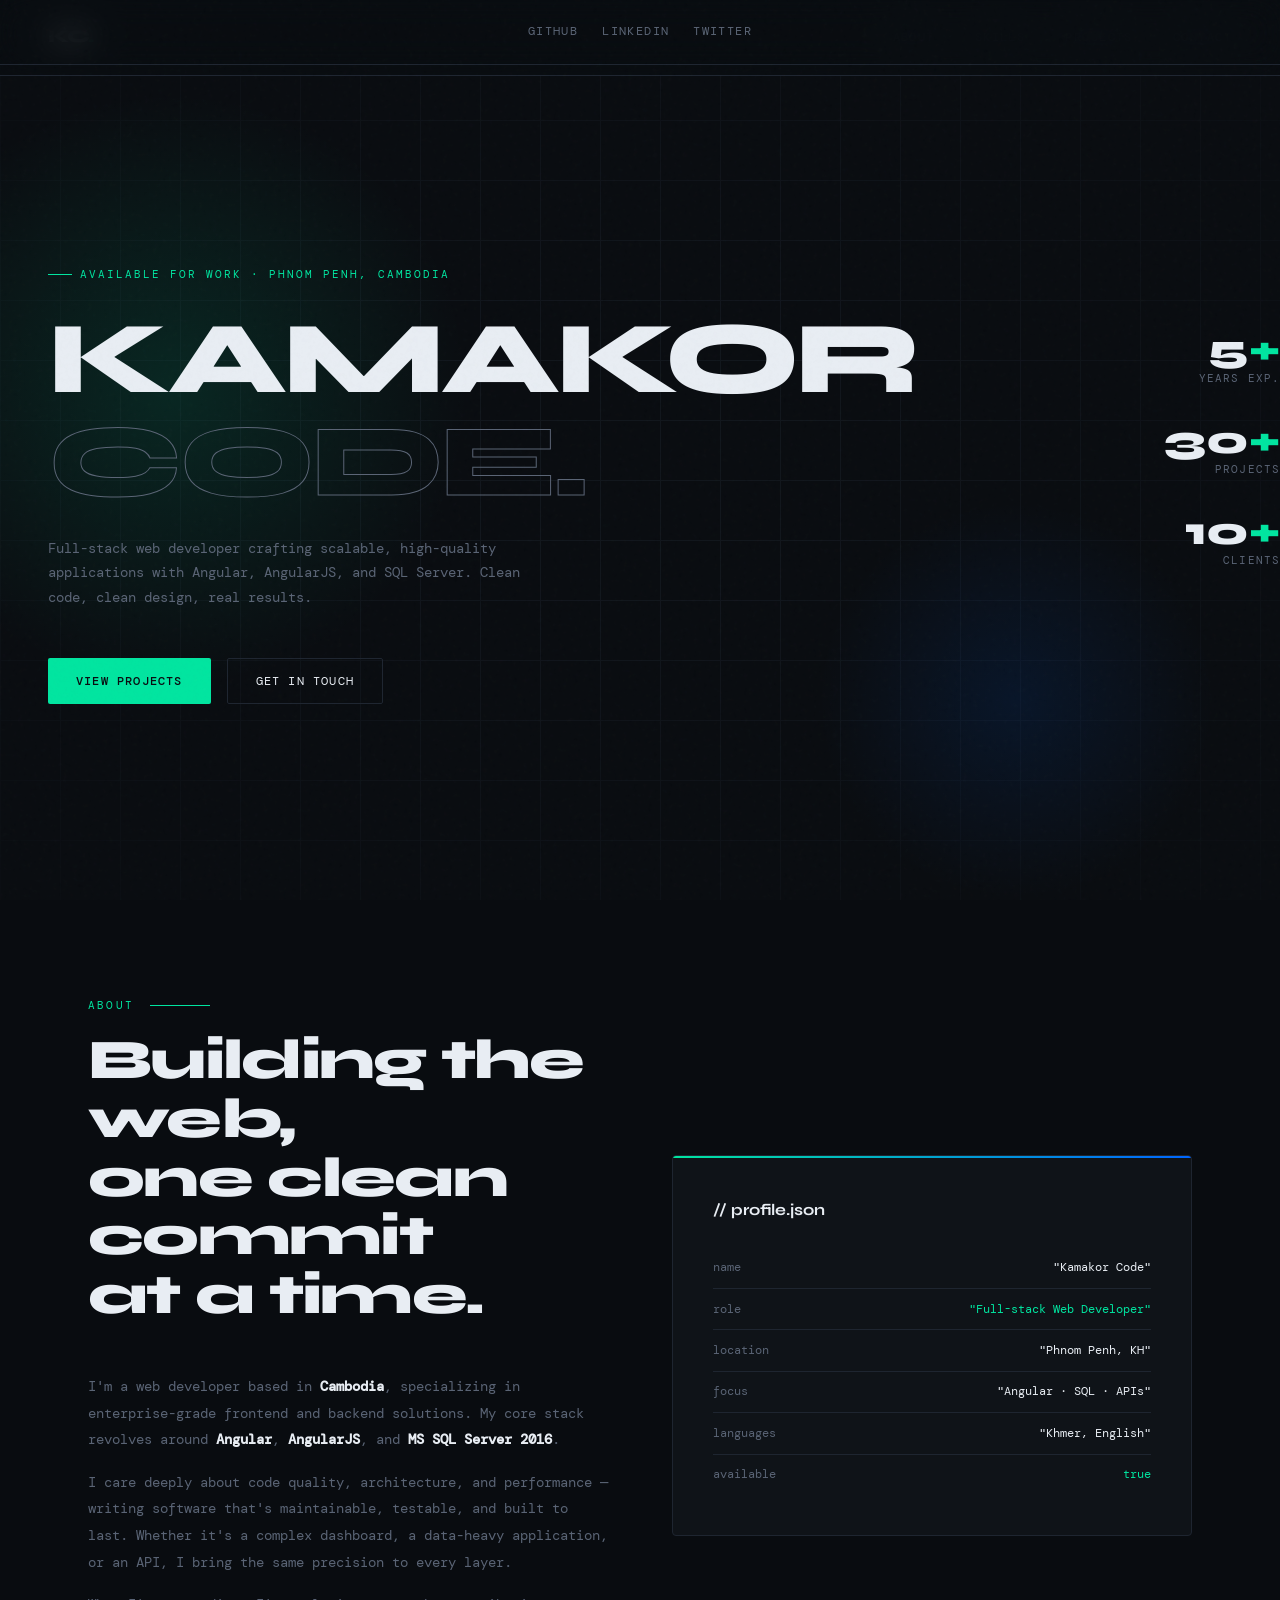
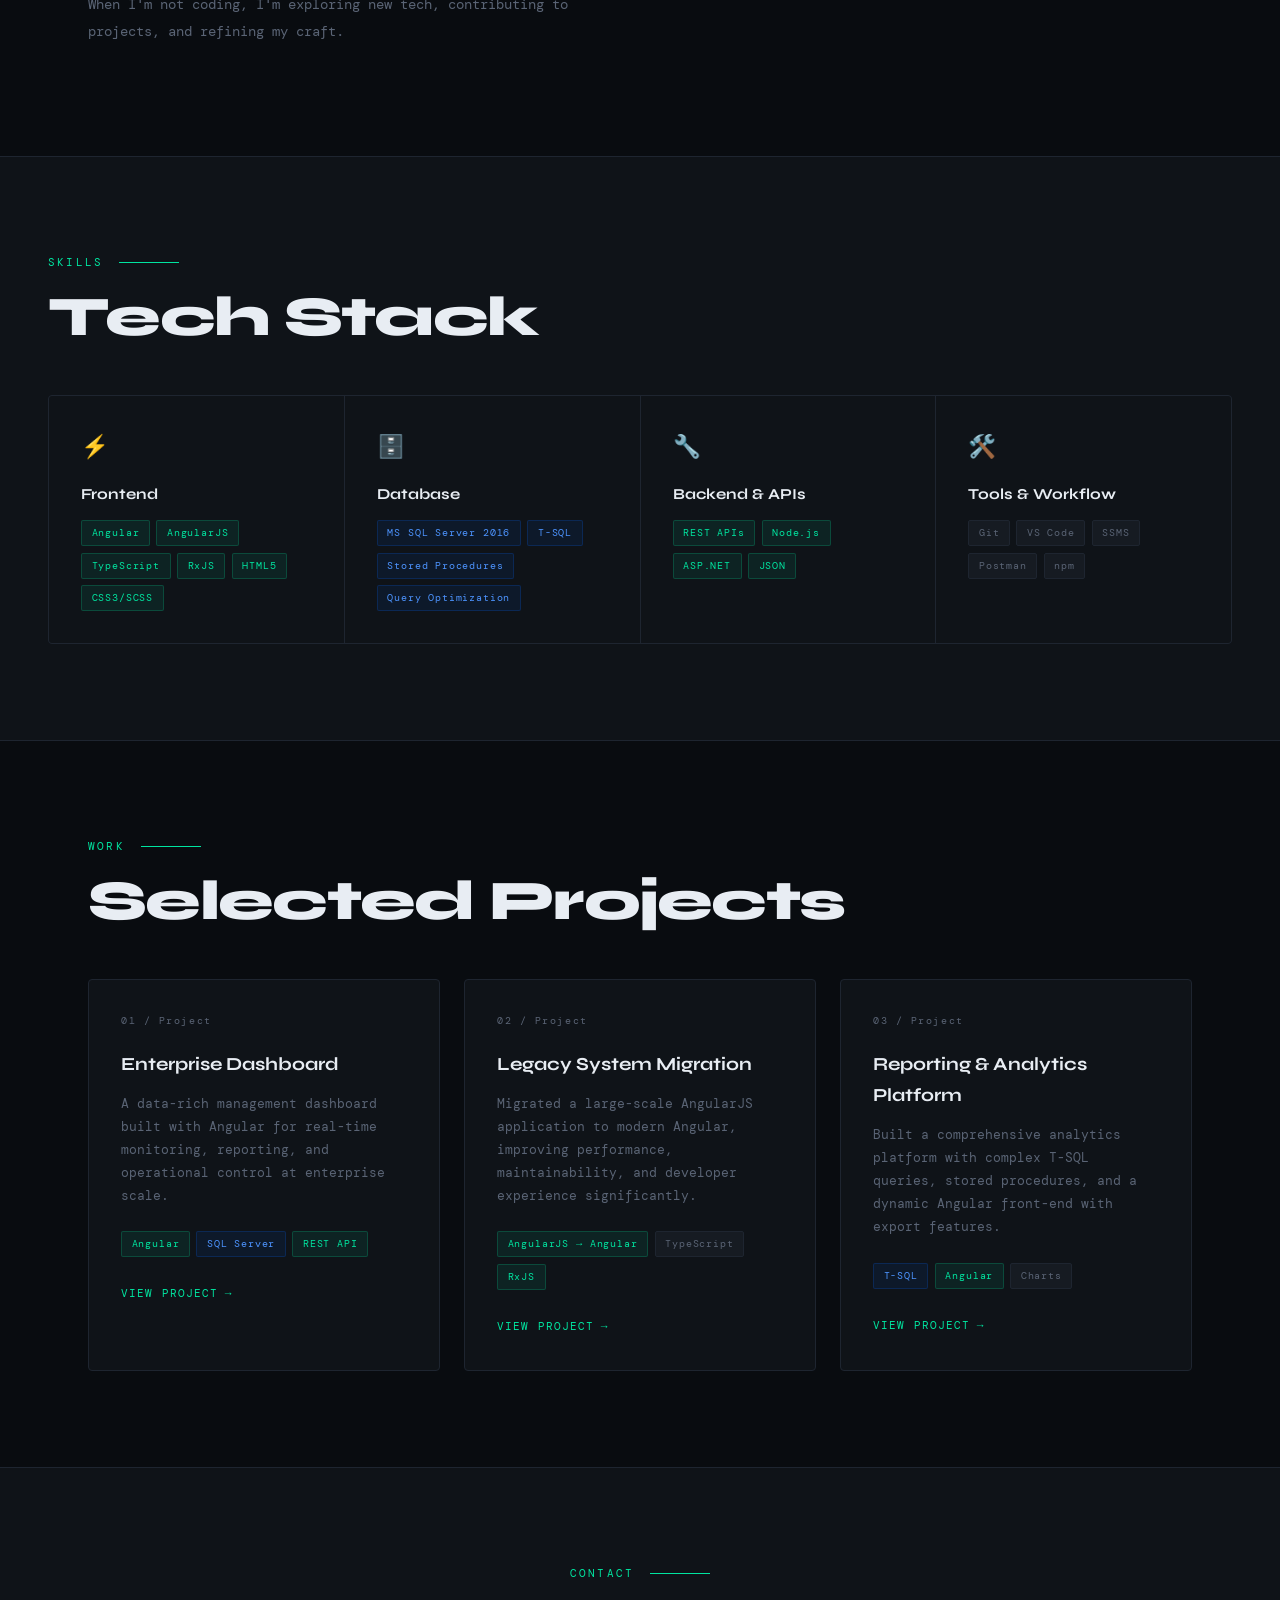
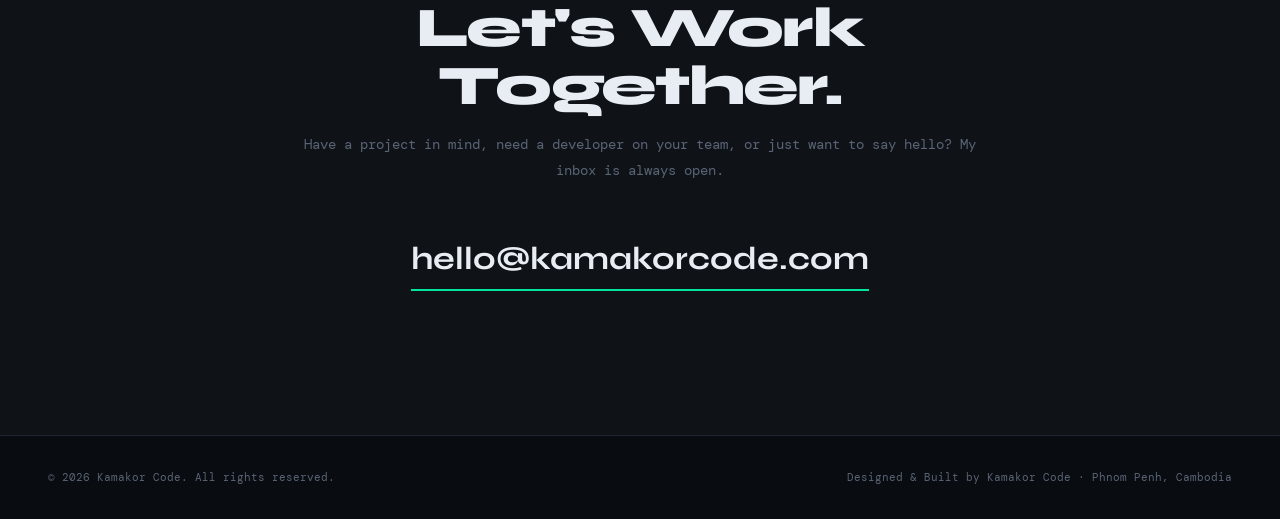
==== index.html @ 500cddec "First commit" ====
<!DOCTYPE html>
<html lang="en">

<head>
  <meta charset="UTF-8" />
  <meta name="viewport" content="width=device-width, initial-scale=1.0" />

  <!-- ═══════════════════════════════════════════
       PRIMARY META
  ════════════════════════════════════════════ -->
  <title>Kamakor Code · Full-Stack Web Developer | Angular & SQL Server – Phnom Penh, Cambodia</title>
  <meta name="description"
    content="Kamakor Code is a full-stack web developer based in Phnom Penh, Cambodia, specialising in Angular, AngularJS, and MS SQL Server 2016. Available for enterprise projects, dashboards, and API development." />
  <meta name="keywords"
    content="web developer Cambodia, Angular developer, AngularJS developer, SQL Server developer, full-stack developer Phnom Penh, T-SQL, ASP.NET, enterprise web application" />
  <meta name="author" content="Kamakor Code" />
  <meta name="robots" content="index, follow" />
  <link rel="canonical" href="https://www.loemheng.com/" />

  <!-- ═══════════════════════════════════════════
       OPEN GRAPH (Facebook, LinkedIn, Discord…)
  ════════════════════════════════════════════ -->
  <meta property="og:type" content="website" />
  <meta property="og:url" content="https://www.loemheng.com/" />
  <meta property="og:title" content="Kamakor Code · Full-Stack Web Developer – Phnom Penh, Cambodia" />
  <meta property="og:description"
    content="Full-stack web developer specialising in Angular, AngularJS, and MS SQL Server 2016. Clean code, clean design, real results." />
  <meta property="og:image" content="https://www.loemheng.com/images/og-cover.jpg" />
  <meta property="og:image:width" content="1200" />
  <meta property="og:image:height" content="630" />
  <meta property="og:image:alt" content="Kamakor Code – Full-Stack Web Developer portfolio preview" />
  <meta property="og:locale" content="en_US" />
  <meta property="og:site_name" content="Kamakor Code" />

  <!-- ═══════════════════════════════════════════
       TWITTER / X CARD
  ════════════════════════════════════════════ -->
  <meta name="twitter:card" content="summary_large_image" />
  <meta name="twitter:site" content="@kamakorcode" />
  <meta name="twitter:creator" content="@kamakorcode" />
  <meta name="twitter:title" content="Kamakor Code · Full-Stack Web Developer – Phnom Penh, Cambodia" />
  <meta name="twitter:description"
    content="Full-stack web developer specialising in Angular, AngularJS, and MS SQL Server 2016. Clean code, clean design, real results." />
  <meta name="twitter:image" content="https://www.loemheng.com/images/og-cover.jpg" />
  <meta name="twitter:image:alt" content="Kamakor Code – Full-Stack Web Developer portfolio preview" />

  <!-- ═══════════════════════════════════════════
       GEO / LOCATION
  ════════════════════════════════════════════ -->
  <meta name="geo.region" content="KH-12" />
  <meta name="geo.placename" content="Phnom Penh, Cambodia" />
  <meta name="geo.position" content="11.5564;104.9282" />
  <meta name="ICBM" content="11.5564, 104.9282" />

  <!-- ═══════════════════════════════════════════
       FAVICON (add your actual files)
  ════════════════════════════════════════════ -->
  <link rel="icon" type="image/png" sizes="32x32" href="/favicon-32x32.png" />
  <link rel="icon" type="image/png" sizes="16x16" href="/favicon-16x16.png" />
  <link rel="apple-touch-icon" sizes="180x180" href="/apple-touch-icon.png" />
  <link rel="manifest" href="/site.webmanifest" />
  <meta name="theme-color" content="#0a0a0a" />

  <!-- ═══════════════════════════════════════════
       PERFORMANCE HINTS
  ════════════════════════════════════════════ -->
  <link rel="preconnect" href="https://fonts.googleapis.com" />
  <link rel="preconnect" href="https://fonts.gstatic.com" crossorigin />
  <link rel="dns-prefetch" href="https://fonts.googleapis.com" />
  <link
    href="https://fonts.googleapis.com/css2?family=Syne:wght@400;700;800&family=DM+Mono:wght@300;400;500&display=swap"
    rel="stylesheet" />

  <!-- Linking CSS -->
  <link rel="stylesheet" href="css/style.css" />

  <!-- ═══════════════════════════════════════════
       STRUCTURED DATA — Person
  ════════════════════════════════════════════ -->
  <script type="application/ld+json">
  {
    "@context": "https://schema.org",
    "@type": "Person",
    "name": "Kamakor Code",
    "url": "https://www.loemheng.com/",
    "email": "info@loemheng.com",
    "jobTitle": "Full-Stack Web Developer",
    "description": "Full-stack web developer based in Phnom Penh, Cambodia, specialising in Angular, AngularJS, and MS SQL Server 2016.",
    "image": "https://www.loemheng.com/images/kamakor-code.jpg",
    "address": {
      "@type": "PostalAddress",
      "addressLocality": "Phnom Penh",
      "addressCountry": "KH"
    },
    "knowsAbout": [
      "Angular",
      "AngularJS",
      "TypeScript",
      "RxJS",
      "MS SQL Server 2016",
      "T-SQL",
      "Stored Procedures",
      "REST APIs",
      "Node.js",
      "ASP.NET",
      "HTML5",
      "CSS3"
    ],
    "sameAs": [
      "https://github.com/kamakorcode",
      "https://linkedin.com/in/kamakorcode",
      "https://twitter.com/kamakorcode"
    ]
  }
  </script>

  <!-- ═══════════════════════════════════════════
       STRUCTURED DATA — WebSite (SiteLinks SearchBox)
  ════════════════════════════════════════════ -->
  <script type="application/ld+json">
  {
    "@context": "https://schema.org",
    "@type": "WebSite",
    "name": "Kamakor Code",
    "url": "https://www.loemheng.com/"
  }
  </script>

  <!-- ═══════════════════════════════════════════
       STRUCTURED DATA — ItemList (Projects)
  ════════════════════════════════════════════ -->
  <script type="application/ld+json">
  {
    "@context": "https://schema.org",
    "@type": "ItemList",
    "name": "Selected Projects by Kamakor Code",
    "itemListElement": [
      {
        "@type": "ListItem",
        "position": 1,
        "name": "Enterprise Dashboard",
        "description": "A data-rich management dashboard built with Angular for real-time monitoring, reporting, and operational control at enterprise scale.",
        "url": "https://www.loemheng.com/#projects"
      },
      {
        "@type": "ListItem",
        "position": 2,
        "name": "Legacy System Migration",
        "description": "Migrated a large-scale AngularJS application to modern Angular, improving performance, maintainability, and developer experience.",
        "url": "https://www.loemheng.com/#projects"
      },
      {
        "@type": "ListItem",
        "position": 3,
        "name": "Reporting & Analytics Platform",
        "description": "A comprehensive analytics platform with complex T-SQL queries, stored procedures, and a dynamic Angular front-end with export features.",
        "url": "https://www.loemheng.com/#projects"
      }
    ]
  }
  </script>
</head>

<body>

  <!-- NAV -->
  <nav aria-label="Primary navigation">
    <a class="nav-logo" href="#hero" aria-label="Kamakor Code – Home">KC<span>.</span></a>
    <ul class="nav-links" role="list">
      <li><a href="#about">About</a></li>
      <li><a href="#skills">Skills</a></li>
      <li><a href="#projects">Projects</a></li>
      <li><a href="#contact">Contact</a></li>
    </ul>
  </nav>

  <!-- HERO -->
  <section id="hero" aria-label="Hero – Introduction">
    <div class="hero-grid-bg" aria-hidden="true"></div>
    <div class="hero-glow" aria-hidden="true"></div>
    <div class="hero-glow2" aria-hidden="true"></div>

    <div class="hero-inner">
      <p class="hero-tag">Available for work · Phnom Penh, Cambodia</p>
      <h1>KAMAKOR<br>
        <span class="line2">CODE.</span>
      </h1>
      <p class="hero-desc">
        Full-stack web developer crafting scalable, high-quality applications with Angular, AngularJS, and SQL Server.
        Clean code, clean design, real results.
      </p>
      <div class="hero-cta">
        <a href="#projects" class="btn btn-primary">View Projects</a>
        <a href="#contact" class="btn btn-outline">Get in Touch</a>
      </div>
    </div>

    <div class="hero-stats" aria-label="Career highlights">
      <div class="stat">
        <div class="stat-num">5<span>+</span></div>
        <div class="stat-label">Years Exp.</div>
      </div>
      <div class="stat">
        <div class="stat-num">30<span>+</span></div>
        <div class="stat-label">Projects</div>
      </div>
      <div class="stat">
        <div class="stat-num">10<span>+</span></div>
        <div class="stat-label">Clients</div>
      </div>
    </div>
  </section>

  <!-- ABOUT -->
  <section id="about" aria-labelledby="about-heading">
    <div class="section-label reveal">About</div>
    <div class="about-grid">
      <div class="about-text reveal">
        <h2 id="about-heading">Building the web,<br>one clean commit<br>at a time.</h2>
        <p>I'm a web developer based in <strong>Cambodia</strong>, specializing in enterprise-grade frontend and backend
          solutions. My core stack revolves around <strong>Angular</strong>, <strong>AngularJS</strong>, and <strong>MS
            SQL Server 2016</strong>.</p>
        <p>I care deeply about code quality, architecture, and performance — writing software that's maintainable,
          testable, and built to last. Whether it's a complex dashboard, a data-heavy application, or an API, I bring
          the same precision to every layer.</p>
        <p>When I'm not coding, I'm exploring new tech, contributing to projects, and refining my craft.</p>
      </div>
      <div class="about-card reveal" aria-label="Developer profile summary">
        <div class="about-card-title">// profile.json</div>
        <div class="info-row"><span class="info-key">name</span><span class="info-val">"Kamakor Code"</span></div>
        <div class="info-row"><span class="info-key">role</span><span class="info-val accent">"Full-stack Web Developer"</span>
        </div>
        <div class="info-row"><span class="info-key">location</span><span class="info-val">"Phnom Penh, KH"</span></div>
        <div class="info-row"><span class="info-key">focus</span><span class="info-val">"Angular · SQL · APIs"</span>
        </div>
        <div class="info-row"><span class="info-key">languages</span><span class="info-val">"Khmer, English"</span>
        </div>
        <div class="info-row"><span class="info-key">available</span><span class="info-val accent">true</span></div>
      </div>
    </div>
  </section>

  <!-- SKILLS -->
  <section id="skills" aria-labelledby="skills-heading">
    <div class="skills-inner">
      <div class="section-label reveal">Skills</div>
      <h2 id="skills-heading" class="reveal">Tech Stack</h2>
      <div class="skills-grid reveal">

        <div class="skill-card">
          <div class="skill-icon" aria-hidden="true">⚡</div>
          <div class="skill-name">Frontend</div>
          <div class="skill-tags" aria-label="Frontend technologies">
            <span class="tag">Angular</span>
            <span class="tag">AngularJS</span>
            <span class="tag">TypeScript</span>
            <span class="tag">RxJS</span>
            <span class="tag">HTML5</span>
            <span class="tag">CSS3/SCSS</span>
          </div>
        </div>

        <div class="skill-card">
          <div class="skill-icon" aria-hidden="true">🗄️</div>
          <div class="skill-name">Database</div>
          <div class="skill-tags" aria-label="Database technologies">
            <span class="tag blue">MS SQL Server 2016</span>
            <span class="tag blue">T-SQL</span>
            <span class="tag blue">Stored Procedures</span>
            <span class="tag blue">Query Optimization</span>
          </div>
        </div>

        <div class="skill-card">
          <div class="skill-icon" aria-hidden="true">🔧</div>
          <div class="skill-name">Backend &amp; APIs</div>
          <div class="skill-tags" aria-label="Backend and API technologies">
            <span class="tag">REST APIs</span>
            <span class="tag">Node.js</span>
            <span class="tag">ASP.NET</span>
            <span class="tag">JSON</span>
          </div>
        </div>

        <div class="skill-card">
          <div class="skill-icon" aria-hidden="true">🛠️</div>
          <div class="skill-name">Tools &amp; Workflow</div>
          <div class="skill-tags" aria-label="Development tools">
            <span class="tag gray">Git</span>
            <span class="tag gray">VS Code</span>
            <span class="tag gray">SSMS</span>
            <span class="tag gray">Postman</span>
            <span class="tag gray">npm</span>
          </div>
        </div>

      </div>
    </div>
  </section>

  <!-- PROJECTS -->
  <section id="projects" aria-labelledby="projects-heading">
    <div class="section-label reveal">Work</div>
    <h2 id="projects-heading" class="reveal">Selected Projects</h2>
    <div class="projects-grid">

      <article class="project-card reveal" aria-label="Project: Enterprise Dashboard">
        <div class="project-num">01 / Project</div>
        <h3 class="project-title">Enterprise Dashboard</h3>
        <p class="project-desc">A data-rich management dashboard built with Angular for real-time monitoring,
          reporting, and operational control at enterprise scale.</p>
        <div class="project-stack" aria-label="Technologies used">
          <span class="tag">Angular</span>
          <span class="tag blue">SQL Server</span>
          <span class="tag">REST API</span>
        </div>
        <a href="#" class="project-link" aria-label="View Enterprise Dashboard project">View Project</a>
      </article>

      <article class="project-card reveal" aria-label="Project: Legacy System Migration">
        <div class="project-num">02 / Project</div>
        <h3 class="project-title">Legacy System Migration</h3>
        <p class="project-desc">Migrated a large-scale AngularJS application to modern Angular, improving performance,
          maintainability, and developer experience significantly.</p>
        <div class="project-stack" aria-label="Technologies used">
          <span class="tag">AngularJS → Angular</span>
          <span class="tag gray">TypeScript</span>
          <span class="tag">RxJS</span>
        </div>
        <a href="#" class="project-link" aria-label="View Legacy System Migration project">View Project</a>
      </article>

      <article class="project-card reveal" aria-label="Project: Reporting & Analytics Platform">
        <div class="project-num">03 / Project</div>
        <h3 class="project-title">Reporting &amp; Analytics Platform</h3>
        <p class="project-desc">Built a comprehensive analytics platform with complex T-SQL queries, stored
          procedures, and a dynamic Angular front-end with export features.</p>
        <div class="project-stack" aria-label="Technologies used">
          <span class="tag blue">T-SQL</span>
          <span class="tag">Angular</span>
          <span class="tag gray">Charts</span>
        </div>
        <a href="#" class="project-link" aria-label="View Reporting and Analytics Platform project">View Project</a>
      </article>

    </div>
  </section>

  <!-- CONTACT -->
  <section id="contact" aria-labelledby="contact-heading">
    <div class="contact-inner">
      <div class="section-label reveal" style="justify-content:center">Contact</div>
      <h2 id="contact-heading" class="reveal">Let's Work<br>Together.</h2>
      <p class="contact-sub reveal">Have a project in mind, need a developer on your team, or just want to say hello? My
        inbox is always open.</p>
      <a href="mailto:info@loemheng.com" class="contact-email reveal"
        aria-label="Send email to Kamakor Code">hello@kamakorcode.com</a>
      <nav class="social-links reveal" aria-label="Social media links">
        <a href="https://github.com/kamakorcode" class="social-link" rel="noopener noreferrer" target="_blank"
          aria-label="GitHub profile">GitHub</a>
        <a href="https://linkedin.com/in/kamakorcode" class="social-link" rel="noopener noreferrer" target="_blank"
          aria-label="LinkedIn profile">LinkedIn</a>
        <a href="https://twitter.com/kamakorcode" class="social-link" rel="noopener noreferrer" target="_blank"
          aria-label="Twitter profile">Twitter</a>
      </nav>
    </div>
  </section>

  <!-- FOOTER -->
  <footer>
    <span>© 2026 Kamakor Code. All rights reserved.</span>
    <span>Designed &amp; Built by Kamakor Code · Phnom Penh, Cambodia</span>
  </footer>

  <!-- Linking JavaScript -->
  <script src="js/script.js" defer></script>

</body>

</html>
---- css/style.css ----
:root {
  --bg: #090c10;
  --surface: #0f1318;
  --border: #1e2530;
  --accent: #00e5a0;
  --accent2: #0066ff;
  --text: #e8edf3;
  --muted: #5a6475;
  --heading: 'Syne', sans-serif;
  --mono: 'DM Mono', monospace;
}

*,
*::before,
*::after {
  box-sizing: border-box;
  margin: 0;
  padding: 0;
}

html {
  scroll-behavior: smooth;
}

body {
  background: var(--bg);
  color: var(--text);
  font-family: var(--mono);
  font-size: 14px;
  line-height: 1.7;
  overflow-x: hidden;
}

/* ── NOISE OVERLAY ── */
body::before {
  content: '';
  position: fixed;
  inset: 0;
  background-image: url("data:image/svg+xml,%3Csvg viewBox='0 0 200 200' xmlns='http://www.w3.org/2000/svg'%3E%3Cfilter id='n'%3E%3CfeTurbulence type='fractalNoise' baseFrequency='0.9' numOctaves='4' stitchTiles='stitch'/%3E%3C/filter%3E%3Crect width='100%25' height='100%25' filter='url(%23n)' opacity='0.04'/%3E%3C/svg%3E");
  pointer-events: none;
  z-index: 9999;
  opacity: .5;
}

/* ── NAV ── */
nav {
  position: fixed;
  top: 0;
  left: 0;
  right: 0;
  display: flex;
  align-items: center;
  justify-content: space-between;
  padding: 1.4rem 3rem;
  backdrop-filter: blur(16px);
  background: rgba(9, 12, 16, .75);
  border-bottom: 1px solid var(--border);
  z-index: 100;
}

.nav-logo {
  font-family: var(--heading);
  font-weight: 800;
  font-size: 1.1rem;
  letter-spacing: -.02em;
  color: var(--text);
  text-decoration: none;
}

.nav-logo span {
  color: var(--accent);
}

.nav-links {
  display: flex;
  gap: 2.5rem;
  list-style: none;
}

.nav-links a {
  color: var(--muted);
  text-decoration: none;
  font-size: .75rem;
  letter-spacing: .12em;
  text-transform: uppercase;
  transition: color .2s;
}

.nav-links a:hover {
  color: var(--accent);
}

/* ── HERO ── */
#hero {
  min-height: 100vh;
  display: flex;
  align-items: center;
  padding: 8rem 3rem 4rem;
  position: relative;
  overflow: hidden;
}

.hero-grid-bg {
  position: absolute;
  inset: 0;
  background-image:
    linear-gradient(var(--border) 1px, transparent 1px),
    linear-gradient(90deg, var(--border) 1px, transparent 1px);
  background-size: 60px 60px;
  mask-image: radial-gradient(ellipse 80% 80% at 50% 50%, black 20%, transparent 100%);
  opacity: .4;
}

.hero-glow {
  position: absolute;
  width: 600px;
  height: 600px;
  border-radius: 50%;
  background: radial-gradient(circle, rgba(0, 229, 160, .12) 0%, transparent 70%);
  top: 10%;
  left: -10%;
  pointer-events: none;
}

.hero-glow2 {
  position: absolute;
  width: 400px;
  height: 400px;
  border-radius: 50%;
  background: radial-gradient(circle, rgba(0, 102, 255, .1) 0%, transparent 70%);
  bottom: 0;
  right: 5%;
  pointer-events: none;
}

.hero-inner {
  position: relative;
  max-width: 900px;
}

.hero-tag {
  display: inline-flex;
  align-items: center;
  gap: .5rem;
  color: var(--accent);
  font-size: .7rem;
  letter-spacing: .18em;
  text-transform: uppercase;
  margin-bottom: 1.5rem;
  opacity: 0;
  animation: fadeUp .6s .2s forwards;
}

.hero-tag::before {
  content: '';
  display: inline-block;
  width: 24px;
  height: 1px;
  background: var(--accent);
}

h1 {
  font-family: var(--heading);
  font-weight: 800;
  font-size: clamp(3rem, 8vw, 6.5rem);
  line-height: 1;
  letter-spacing: -.04em;
  margin-bottom: 1.5rem;
  opacity: 0;
  animation: fadeUp .7s .35s forwards;
}

h1 .line2 {
  -webkit-text-stroke: 1px var(--muted);
  color: transparent;
}

.hero-desc {
  max-width: 480px;
  color: var(--muted);
  font-size: .85rem;
  line-height: 1.8;
  margin-bottom: 3rem;
  opacity: 0;
  animation: fadeUp .7s .5s forwards;
}

.hero-cta {
  display: flex;
  gap: 1rem;
  flex-wrap: wrap;
  opacity: 0;
  animation: fadeUp .7s .65s forwards;
}

.btn {
  display: inline-flex;
  align-items: center;
  gap: .5rem;
  padding: .75rem 1.75rem;
  font-family: var(--mono);
  font-size: .75rem;
  letter-spacing: .1em;
  text-transform: uppercase;
  text-decoration: none;
  border-radius: 2px;
  transition: all .25s;
  cursor: pointer;
  border: none;
}

.btn-primary {
  background: var(--accent);
  color: var(--bg);
  font-weight: 500;
}

.btn-primary:hover {
  background: #00ffb3;
  transform: translateY(-2px);
}

.btn-outline {
  background: transparent;
  color: var(--text);
  border: 1px solid var(--border);
}

.btn-outline:hover {
  border-color: var(--accent);
  color: var(--accent);
  transform: translateY(-2px);
}

.hero-stats {
  position: absolute;
  right: 0;
  top: 50%;
  transform: translateY(-50%);
  display: flex;
  flex-direction: column;
  gap: 2rem;
  opacity: 0;
  animation: fadeLeft .8s .8s forwards;
}

.stat {
  text-align: right;
}

.stat-num {
  font-family: var(--heading);
  font-weight: 800;
  font-size: 2.5rem;
  line-height: 1;
  color: var(--text);
}

.stat-num span {
  color: var(--accent);
}

.stat-label {
  color: var(--muted);
  font-size: .7rem;
  letter-spacing: .1em;
  text-transform: uppercase;
}

/* ── SECTION COMMON ── */
section {
  padding: 6rem 3rem;
}

.section-label {
  display: flex;
  align-items: center;
  gap: 1rem;
  color: var(--accent);
  font-size: .7rem;
  letter-spacing: .2em;
  text-transform: uppercase;
  margin-bottom: 1rem;
}

.section-label::after {
  content: '';
  flex: 1;
  max-width: 60px;
  height: 1px;
  background: var(--accent);
}

h2 {
  font-family: var(--heading);
  font-weight: 800;
  font-size: clamp(2rem, 5vw, 3.5rem);
  letter-spacing: -.03em;
  line-height: 1.05;
  margin-bottom: 3rem;
}

/* ── ABOUT ── */
#about {
  max-width: 1200px;
  margin: 0 auto;
}

.about-grid {
  display: grid;
  grid-template-columns: 1fr 1fr;
  gap: 4rem;
  align-items: center;
}

.about-text p {
  color: var(--muted);
  margin-bottom: 1rem;
  line-height: 1.9;
}

.about-text p strong {
  color: var(--text);
}

.about-card {
  background: var(--surface);
  border: 1px solid var(--border);
  border-radius: 4px;
  padding: 2.5rem;
  position: relative;
  overflow: hidden;
}

.about-card::before {
  content: '';
  position: absolute;
  top: 0;
  left: 0;
  right: 0;
  height: 2px;
  background: linear-gradient(90deg, var(--accent), var(--accent2));
}

.about-card-title {
  font-family: var(--heading);
  font-weight: 700;
  font-size: 1rem;
  margin-bottom: 1.5rem;
  color: var(--text);
}

.info-row {
  display: flex;
  justify-content: space-between;
  align-items: center;
  padding: .6rem 0;
  border-bottom: 1px solid var(--border);
  font-size: .78rem;
}

.info-row:last-child {
  border-bottom: none;
}

.info-key {
  color: var(--muted);
}

.info-val {
  color: var(--text);
}

.info-val.accent {
  color: var(--accent);
}

/* ── SKILLS ── */
#skills {
  background: var(--surface);
  border-top: 1px solid var(--border);
  border-bottom: 1px solid var(--border);
}

.skills-inner {
  max-width: 1200px;
  margin: 0 auto;
}

.skills-grid {
  display: grid;
  grid-template-columns: repeat(auto-fill, minmax(280px, 1fr));
  gap: 1px;
  background: var(--border);
  border: 1px solid var(--border);
  border-radius: 4px;
  overflow: hidden;
}

.skill-card {
  background: var(--surface);
  padding: 2rem;
  transition: background .2s;
}

.skill-card:hover {
  background: var(--bg);
}

.skill-icon {
  font-size: 1.4rem;
  margin-bottom: 1rem;
}

.skill-name {
  font-family: var(--heading);
  font-weight: 700;
  font-size: .95rem;
  margin-bottom: .5rem;
  color: var(--text);
}

.skill-tags {
  display: flex;
  flex-wrap: wrap;
  gap: .4rem;
  margin-top: .75rem;
}

.tag {
  background: rgba(0, 229, 160, .08);
  border: 1px solid rgba(0, 229, 160, .2);
  color: var(--accent);
  padding: .2rem .6rem;
  font-size: .65rem;
  letter-spacing: .08em;
  border-radius: 2px;
}

.tag.blue {
  background: rgba(0, 102, 255, .08);
  border-color: rgba(0, 102, 255, .2);
  color: #4d94ff;
}

.tag.gray {
  background: rgba(90, 100, 117, .1);
  border-color: var(--border);
  color: var(--muted);
}

/* ── PROJECTS ── */
#projects {
  max-width: 1200px;
  margin: 0 auto;
}

.projects-grid {
  display: grid;
  grid-template-columns: repeat(auto-fill, minmax(340px, 1fr));
  gap: 1.5rem;
}

.project-card {
  background: var(--surface);
  border: 1px solid var(--border);
  border-radius: 4px;
  padding: 2rem;
  position: relative;
  overflow: hidden;
  transition: border-color .25s, transform .25s;
  cursor: default;
}

.project-card:hover {
  border-color: rgba(0, 229, 160, .4);
  transform: translateY(-4px);
}

.project-card::after {
  content: '';
  position: absolute;
  inset: 0;
  background: linear-gradient(135deg, rgba(0, 229, 160, .04), transparent 60%);
  opacity: 0;
  transition: opacity .3s;
}

.project-card:hover::after {
  opacity: 1;
}

.project-num {
  font-size: .65rem;
  letter-spacing: .15em;
  color: var(--muted);
  margin-bottom: 1.2rem;
}

.project-title {
  font-family: var(--heading);
  font-weight: 700;
  font-size: 1.15rem;
  margin-bottom: .75rem;
  color: var(--text);
}

.project-desc {
  color: var(--muted);
  font-size: .8rem;
  line-height: 1.8;
  margin-bottom: 1.5rem;
}

.project-stack {
  display: flex;
  flex-wrap: wrap;
  gap: .4rem;
  margin-bottom: 1.5rem;
}

.project-link {
  display: inline-flex;
  align-items: center;
  gap: .4rem;
  color: var(--accent);
  font-size: .7rem;
  letter-spacing: .1em;
  text-transform: uppercase;
  text-decoration: none;
  transition: gap .2s;
}

.project-link:hover {
  gap: .7rem;
}

.project-link::after {
  content: '→';
}

/* ── CONTACT ── */
#contact {
  background: var(--surface);
  border-top: 1px solid var(--border);
}

.contact-inner {
  max-width: 700px;
  margin: 0 auto;
  text-align: center;
}

.contact-inner h2 {
  margin-bottom: 1rem;
}

.contact-sub {
  color: var(--muted);
  margin-bottom: 3rem;
  font-size: .85rem;
  line-height: 1.9;
}

.contact-email {
  display: inline-block;
  font-family: var(--heading);
  font-weight: 700;
  font-size: clamp(1.2rem, 3vw, 2rem);
  color: var(--text);
  text-decoration: none;
  border-bottom: 2px solid var(--accent);
  padding-bottom: .2rem;
  margin-bottom: 3rem;
  transition: color .2s;
}

.contact-email:hover {
  color: var(--accent);
}

.social-links {
  display: flex;
  justify-content: center;
  gap: 1.5rem;
  flex-wrap: wrap;
}

.social-link {
  display: inline-flex;
  align-items: center;
  gap: .5rem;
  color: var(--muted);
  text-decoration: none;
  font-size: .72rem;
  letter-spacing: .12em;
  text-transform: uppercase;
  transition: color .2s;
}

.social-link:hover {
  color: var(--accent);
}

/* ── FOOTER ── */
footer {
  padding: 2rem 3rem;
  border-top: 1px solid var(--border);
  display: flex;
  justify-content: space-between;
  align-items: center;
  font-size: .7rem;
  color: var(--muted);
  flex-wrap: wrap;
  gap: 1rem;
}

/* ── ANIMATIONS ── */
@keyframes fadeUp {
  from {
    opacity: 0;
    transform: translateY(24px);
  }

  to {
    opacity: 1;
    transform: translateY(0);
  }
}

@keyframes fadeLeft {
  from {
    opacity: 0;
    transform: translate(24px, -50%);
  }

  to {
    opacity: 1;
    transform: translate(0, -50%);
  }
}

/* Scroll reveal */
.reveal {
  opacity: 0;
  transform: translateY(30px);
  transition: opacity .7s, transform .7s;
}

.reveal.visible {
  opacity: 1;
  transform: none;
}

/* ── RESPONSIVE ── */
@media (max-width: 768px) {
  nav {
    padding: 1.2rem 1.5rem;
  }

  #hero {
    padding: 7rem 1.5rem 4rem;
  }

  .hero-stats {
    display: none;
  }

  .about-grid {
    grid-template-columns: 1fr;
    gap: 2.5rem;
  }

  section {
    padding: 4rem 1.5rem;
  }

  footer {
    padding: 1.5rem;
  }

  .nav-links {
    display: none;
  }
}
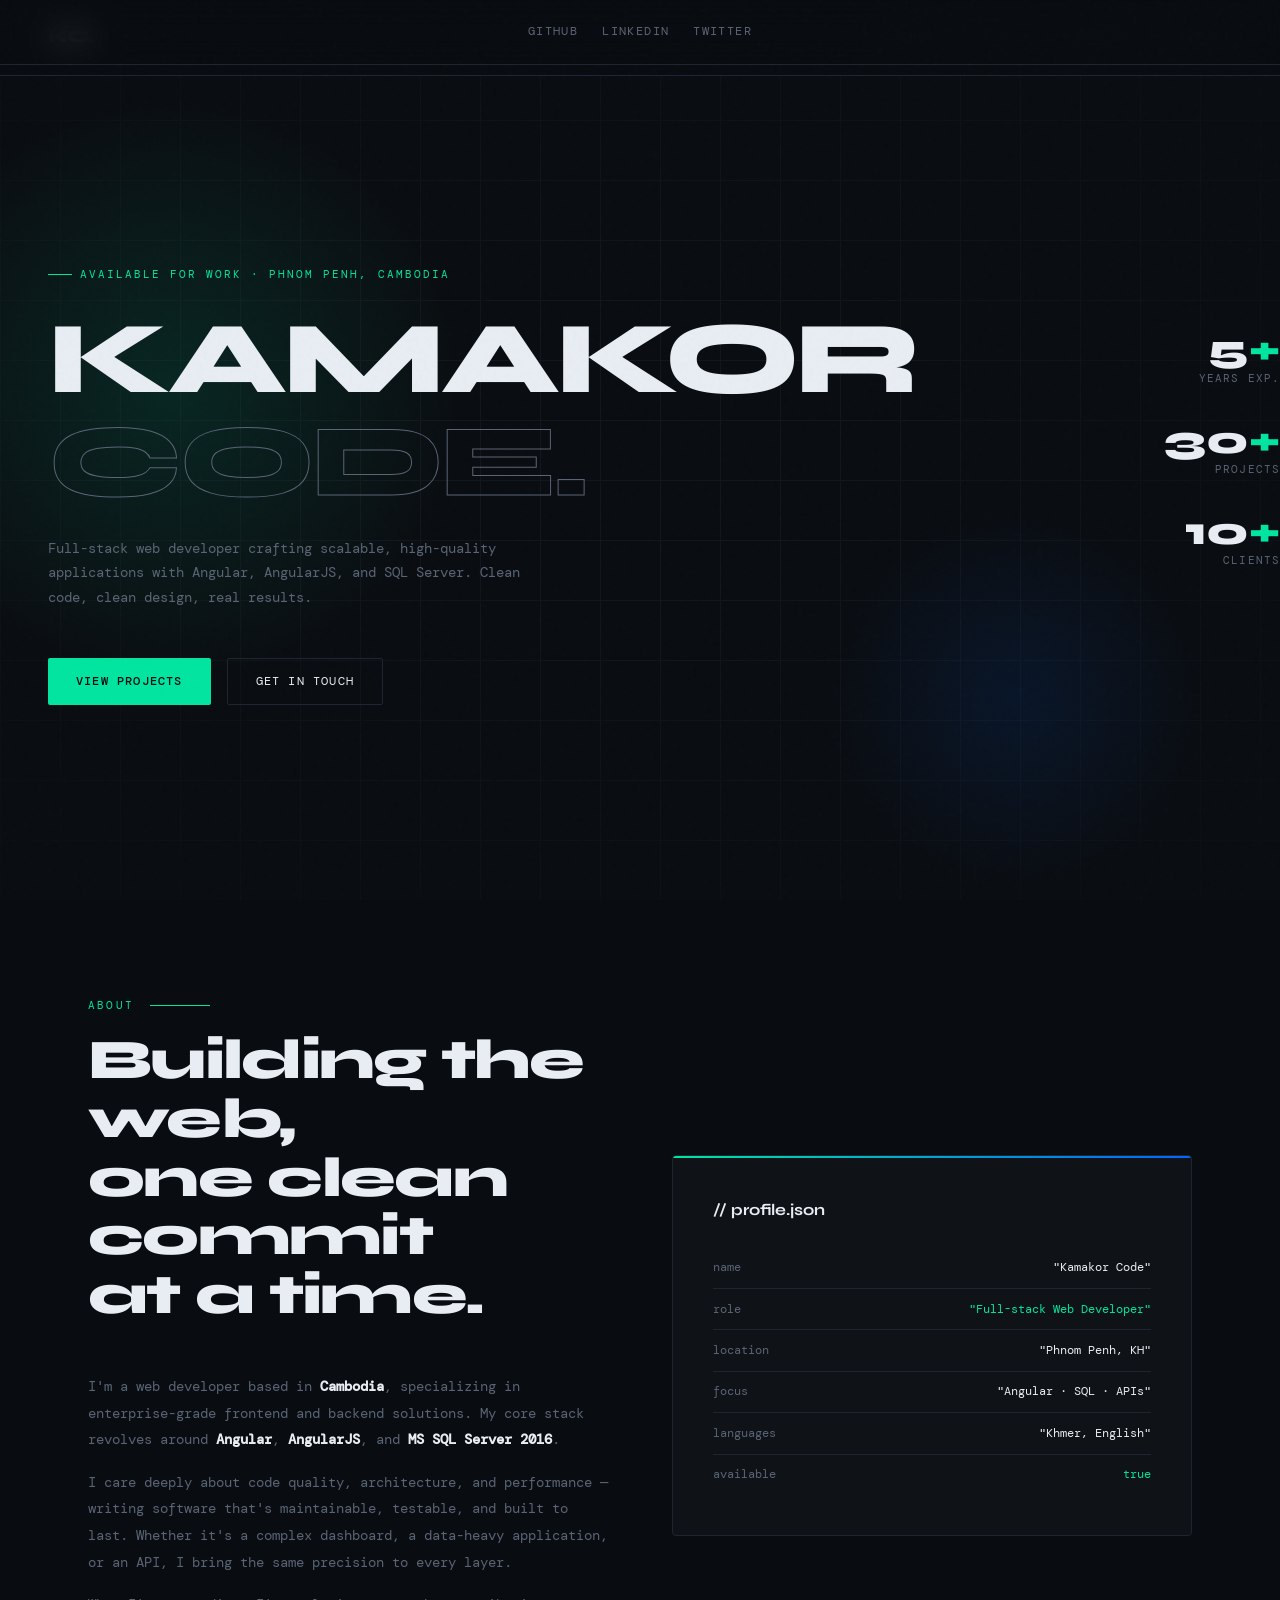
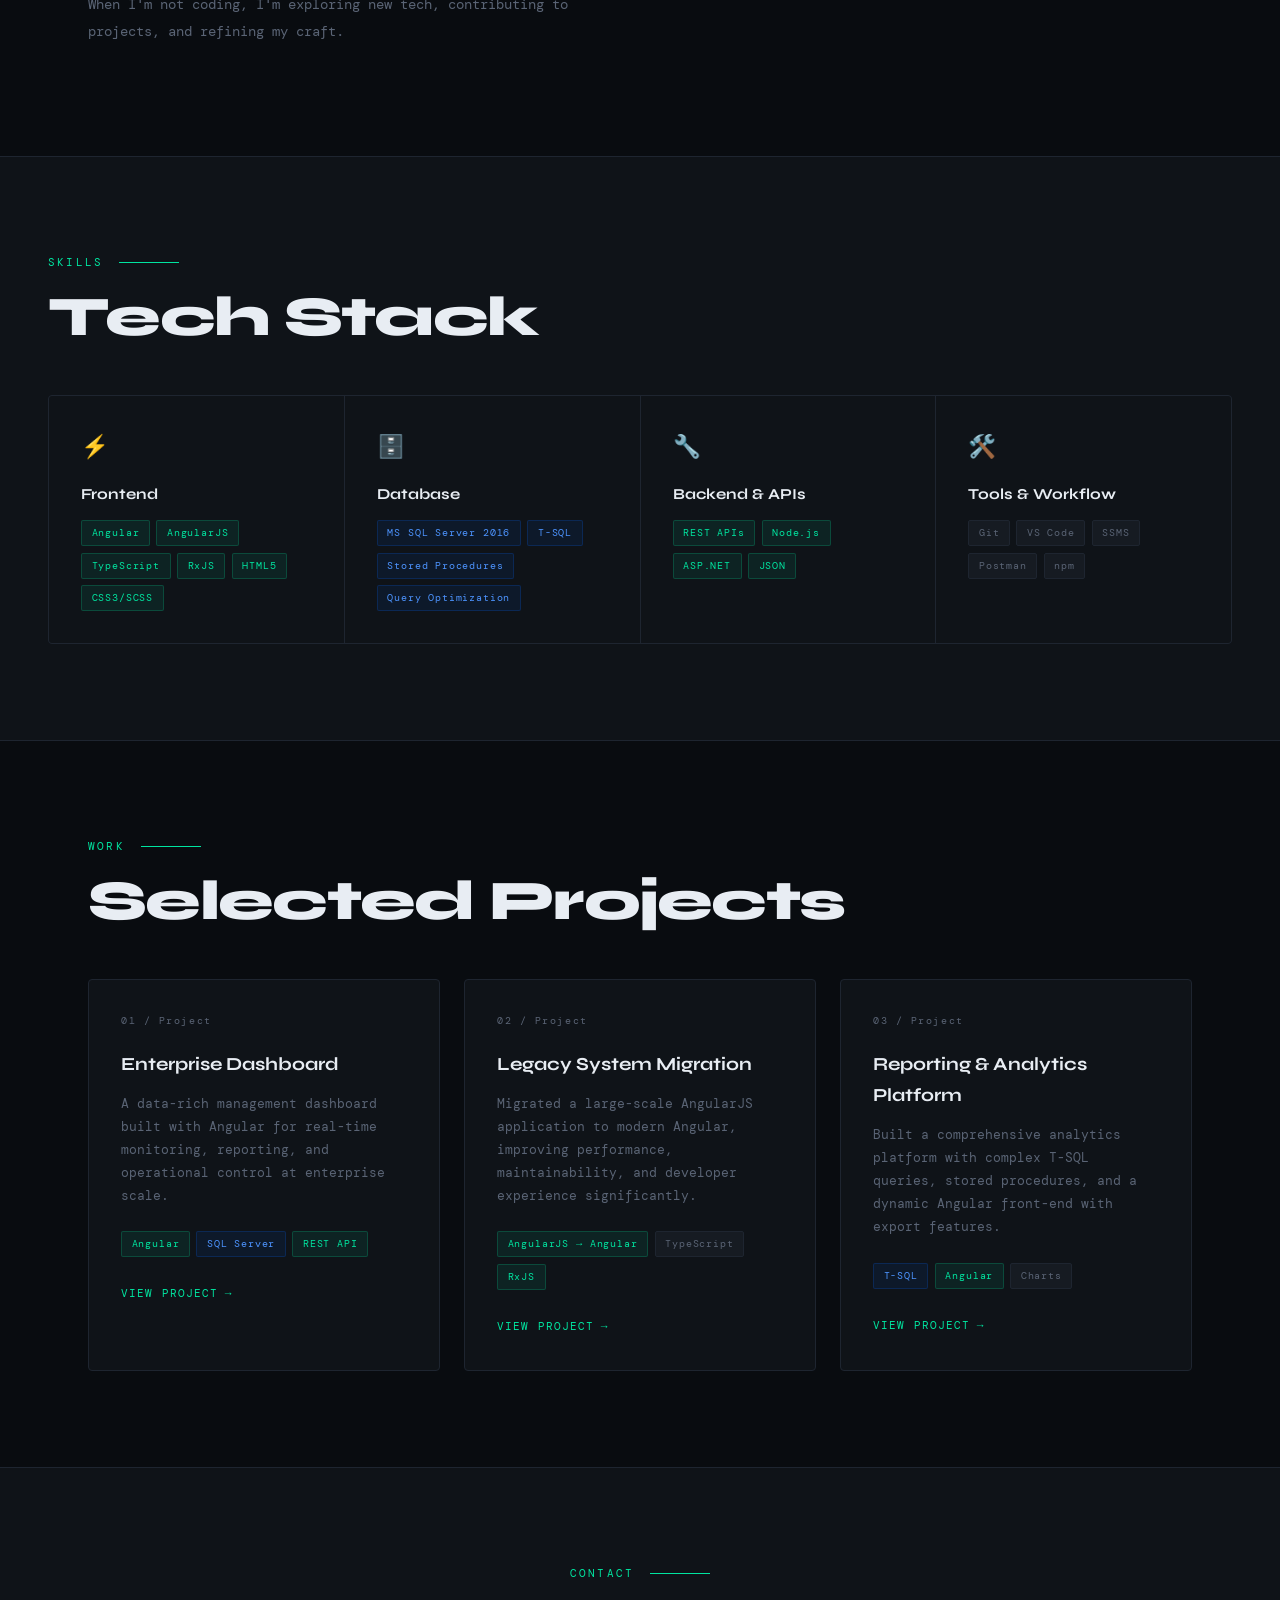
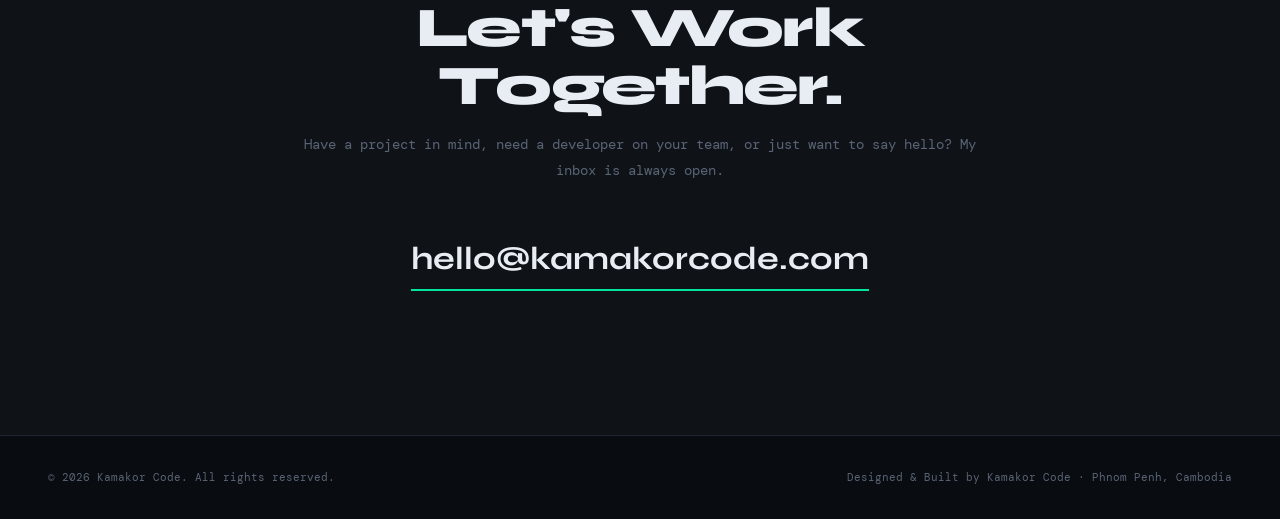
==== commit 98f47a95: "Add portfolio to URL" ====
--- a/index.html
+++ b/index.html
@@ -9,23 +9,20 @@
        PRIMARY META
   ════════════════════════════════════════════ -->
   <title>Kamakor Code · Full-Stack Web Developer | Angular & SQL Server – Phnom Penh, Cambodia</title>
-  <meta name="description"
-    content="Kamakor Code is a full-stack web developer based in Phnom Penh, Cambodia, specialising in Angular, AngularJS, and MS SQL Server 2016. Available for enterprise projects, dashboards, and API development." />
-  <meta name="keywords"
-    content="web developer Cambodia, Angular developer, AngularJS developer, SQL Server developer, full-stack developer Phnom Penh, T-SQL, ASP.NET, enterprise web application" />
+  <meta name="description" content="Kamakor Code is a full-stack web developer based in Phnom Penh, Cambodia, specialising in Angular, AngularJS, and MS SQL Server 2016. Available for enterprise projects, dashboards, and API development." />
+  <meta name="keywords" content="web developer Cambodia, Angular developer, AngularJS developer, SQL Server developer, full-stack developer Phnom Penh, T-SQL, ASP.NET, enterprise web application" />
   <meta name="author" content="Kamakor Code" />
   <meta name="robots" content="index, follow" />
-  <link rel="canonical" href="https://www.loemheng.com/" />
+  <link rel="canonical" href="https://kamakor-code-portfolio.vercel.app/" />
 
   <!-- ═══════════════════════════════════════════
        OPEN GRAPH (Facebook, LinkedIn, Discord…)
   ════════════════════════════════════════════ -->
   <meta property="og:type" content="website" />
-  <meta property="og:url" content="https://www.loemheng.com/" />
+  <meta property="og:url" content="https://kamakor-code-portfolio.vercel.app/" />
   <meta property="og:title" content="Kamakor Code · Full-Stack Web Developer – Phnom Penh, Cambodia" />
-  <meta property="og:description"
-    content="Full-stack web developer specialising in Angular, AngularJS, and MS SQL Server 2016. Clean code, clean design, real results." />
-  <meta property="og:image" content="https://www.loemheng.com/images/og-cover.jpg" />
+  <meta property="og:description" content="Full-stack web developer specialising in Angular, AngularJS, and MS SQL Server 2016. Clean code, clean design, real results." />
+  <meta property="og:image" content="https://kamakor-code-portfolio.vercel.app/images/og-cover.jpg" />
   <meta property="og:image:width" content="1200" />
   <meta property="og:image:height" content="630" />
   <meta property="og:image:alt" content="Kamakor Code – Full-Stack Web Developer portfolio preview" />
@@ -39,9 +36,8 @@
   <meta name="twitter:site" content="@kamakorcode" />
   <meta name="twitter:creator" content="@kamakorcode" />
   <meta name="twitter:title" content="Kamakor Code · Full-Stack Web Developer – Phnom Penh, Cambodia" />
-  <meta name="twitter:description"
-    content="Full-stack web developer specialising in Angular, AngularJS, and MS SQL Server 2016. Clean code, clean design, real results." />
-  <meta name="twitter:image" content="https://www.loemheng.com/images/og-cover.jpg" />
+  <meta name="twitter:description" content="Full-stack web developer specialising in Angular, AngularJS, and MS SQL Server 2016. Clean code, clean design, real results." />
+  <meta name="twitter:image" content="https://kamakor-code-portfolio.vercel.app/images/og-cover.jpg" />
   <meta name="twitter:image:alt" content="Kamakor Code – Full-Stack Web Developer portfolio preview" />
 
   <!-- ═══════════════════════════════════════════
@@ -67,9 +63,7 @@
   <link rel="preconnect" href="https://fonts.googleapis.com" />
   <link rel="preconnect" href="https://fonts.gstatic.com" crossorigin />
   <link rel="dns-prefetch" href="https://fonts.googleapis.com" />
-  <link
-    href="https://fonts.googleapis.com/css2?family=Syne:wght@400;700;800&family=DM+Mono:wght@300;400;500&display=swap"
-    rel="stylesheet" />
+  <link href="https://fonts.googleapis.com/css2?family=Syne:wght@400;700;800&family=DM+Mono:wght@300;400;500&display=swap" rel="stylesheet" />
 
   <!-- Linking CSS -->
   <link rel="stylesheet" href="css/style.css" />
@@ -82,11 +76,11 @@
     "@context": "https://schema.org",
     "@type": "Person",
     "name": "Kamakor Code",
-    "url": "https://www.loemheng.com/",
+    "url": "https://kamakor-code-portfolio.vercel.app/",
     "email": "info@loemheng.com",
     "jobTitle": "Full-Stack Web Developer",
     "description": "Full-stack web developer based in Phnom Penh, Cambodia, specialising in Angular, AngularJS, and MS SQL Server 2016.",
-    "image": "https://www.loemheng.com/images/kamakor-code.jpg",
+    "image": "https://kamakor-code-portfolio.vercel.app/images/kamakor-code.png",
     "address": {
       "@type": "PostalAddress",
       "addressLocality": "Phnom Penh",
@@ -122,7 +116,7 @@
     "@context": "https://schema.org",
     "@type": "WebSite",
     "name": "Kamakor Code",
-    "url": "https://www.loemheng.com/"
+    "url": "https://kamakor-code-portfolio.vercel.app/"
   }
   </script>
 
@@ -140,21 +134,21 @@
         "position": 1,
         "name": "Enterprise Dashboard",
         "description": "A data-rich management dashboard built with Angular for real-time monitoring, reporting, and operational control at enterprise scale.",
-        "url": "https://www.loemheng.com/#projects"
+        "url": "https://kamakor-code-portfolio.vercel.app/#projects"
       },
       {
         "@type": "ListItem",
         "position": 2,
         "name": "Legacy System Migration",
         "description": "Migrated a large-scale AngularJS application to modern Angular, improving performance, maintainability, and developer experience.",
-        "url": "https://www.loemheng.com/#projects"
+        "url": "https://kamakor-code-portfolio.vercel.app/#projects"
       },
       {
         "@type": "ListItem",
         "position": 3,
         "name": "Reporting & Analytics Platform",
         "description": "A comprehensive analytics platform with complex T-SQL queries, stored procedures, and a dynamic Angular front-end with export features.",
-        "url": "https://www.loemheng.com/#projects"
+        "url": "https://kamakor-code-portfolio.vercel.app/#projects"
       }
     ]
   }
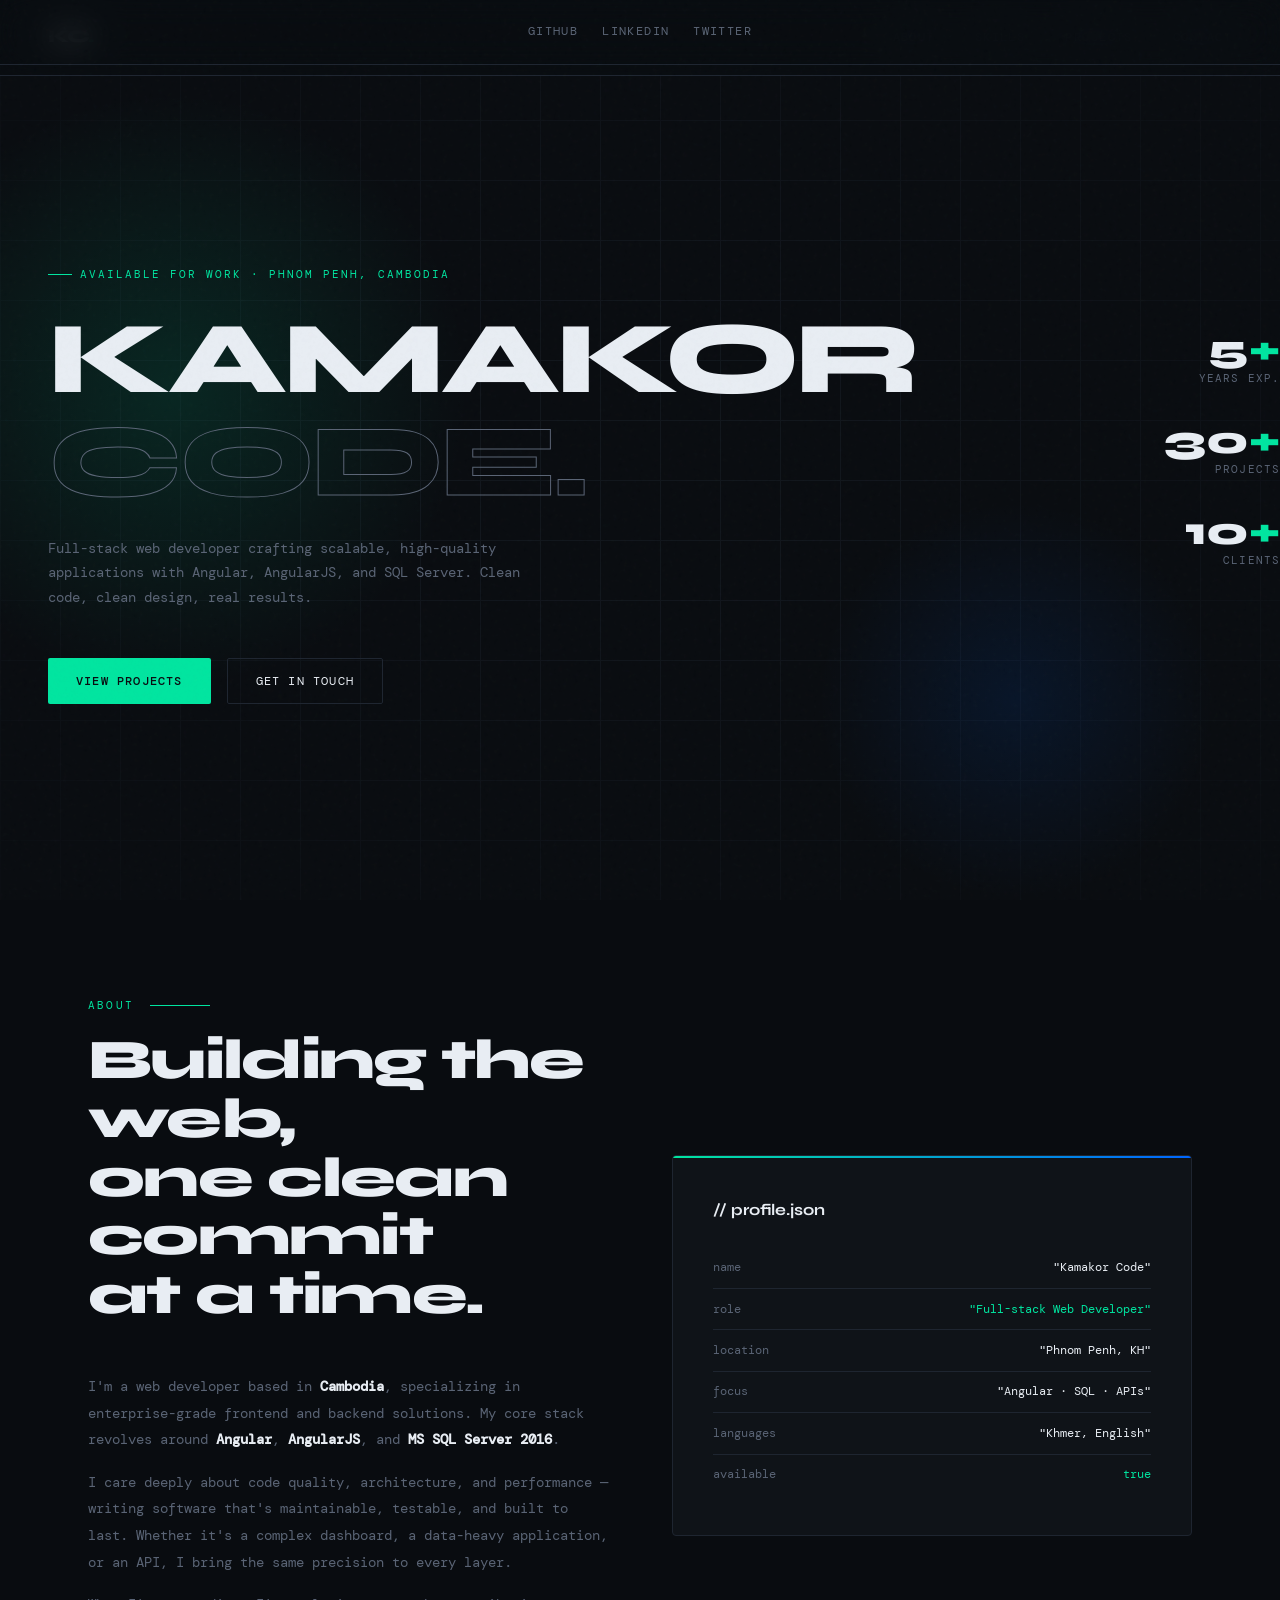
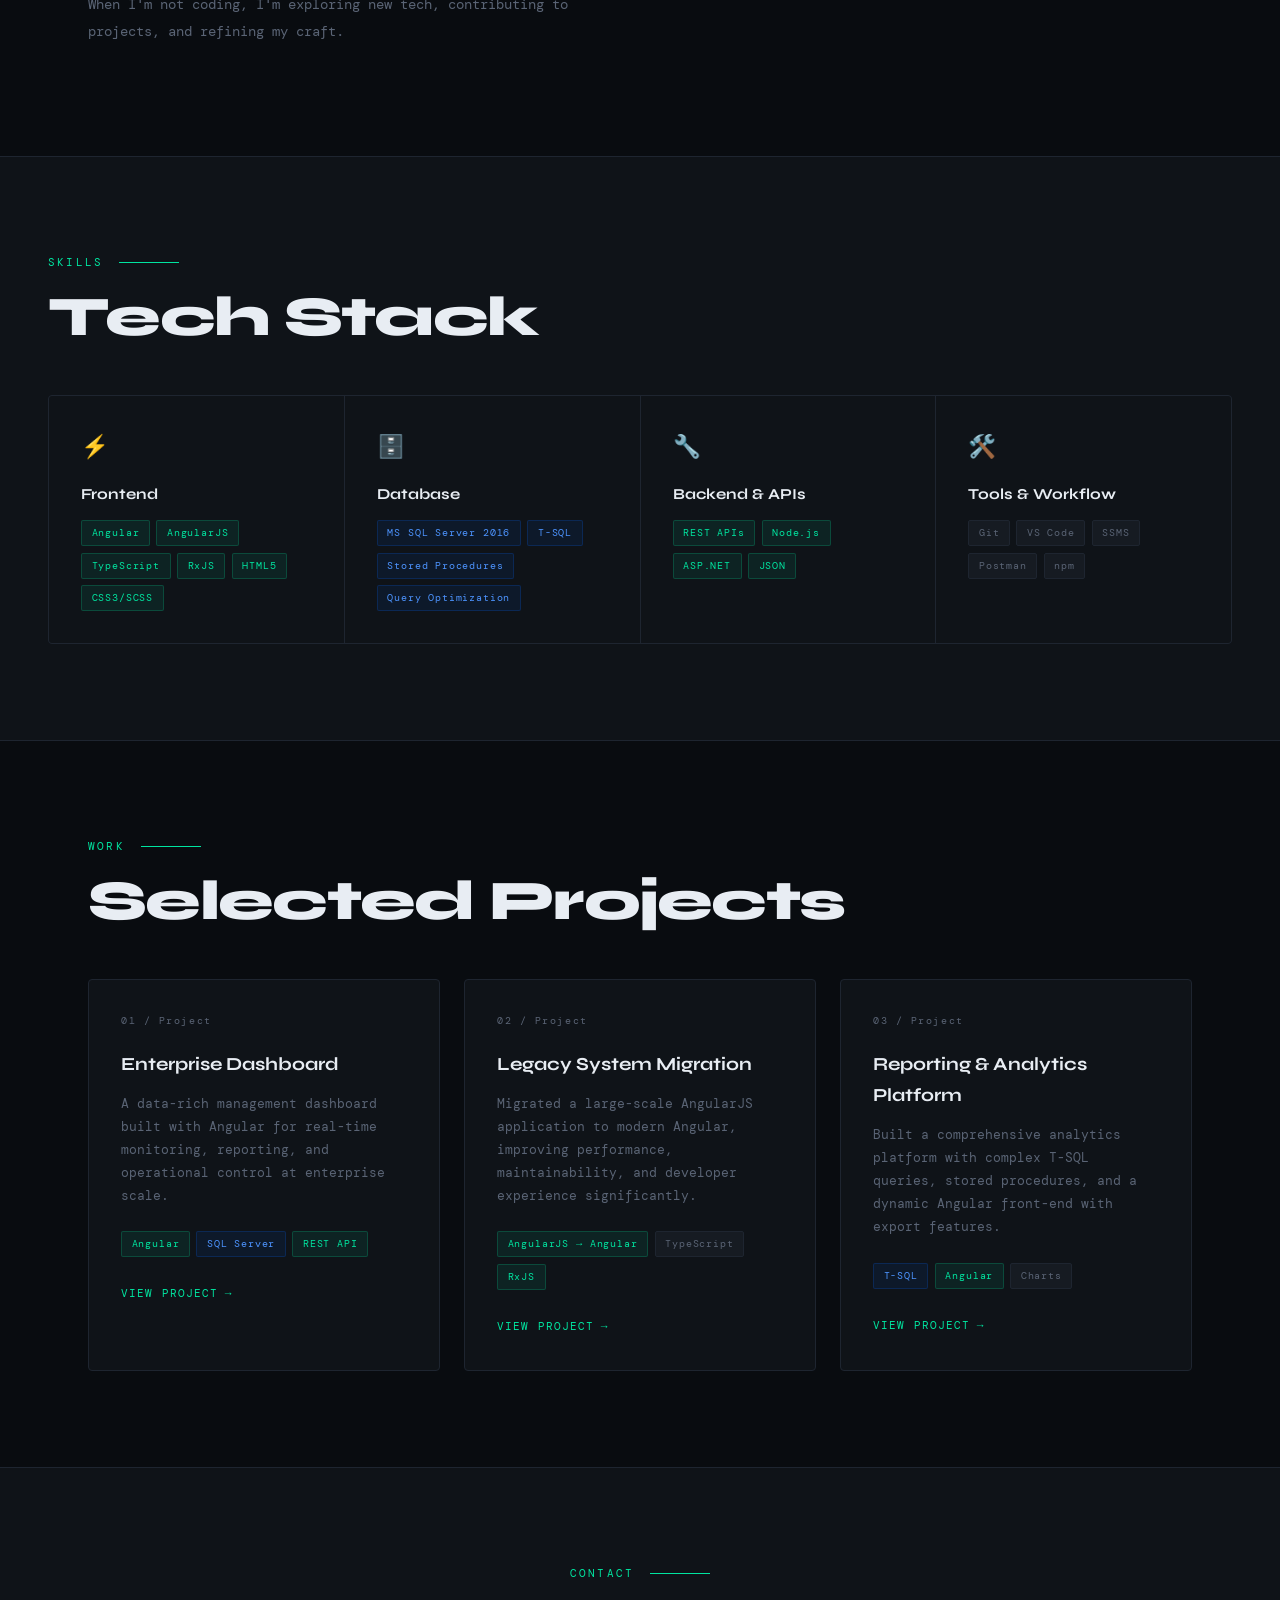
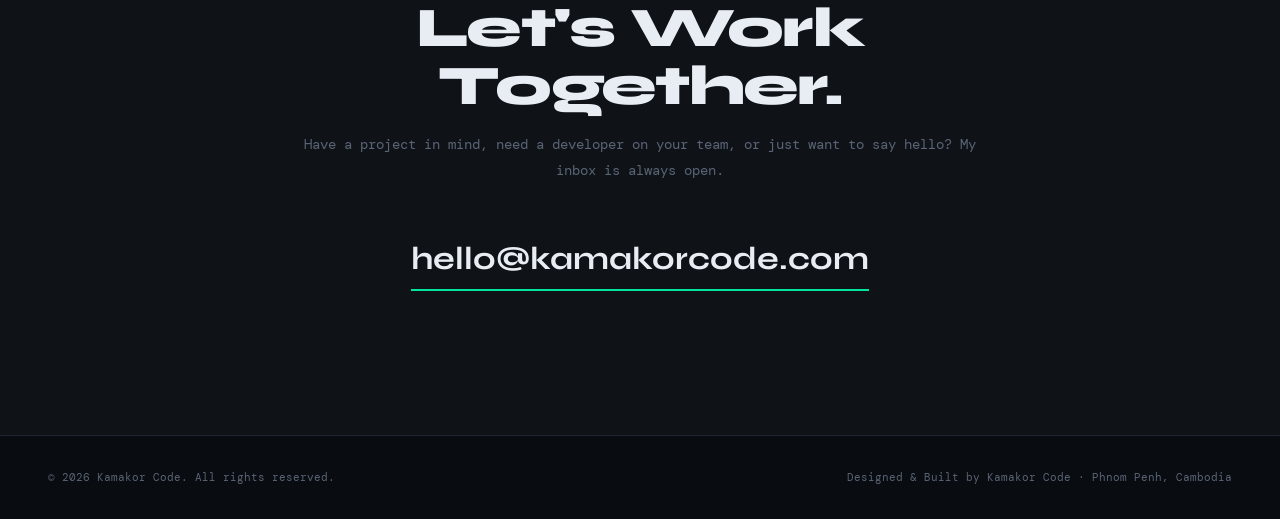
==== commit 6187c605: "Fixed link js" ====
--- a/index.html
+++ b/index.html
@@ -22,7 +22,7 @@
   <meta property="og:url" content="https://kamakor-code-portfolio.vercel.app/" />
   <meta property="og:title" content="Kamakor Code · Full-Stack Web Developer – Phnom Penh, Cambodia" />
   <meta property="og:description" content="Full-stack web developer specialising in Angular, AngularJS, and MS SQL Server 2016. Clean code, clean design, real results." />
-  <meta property="og:image" content="https://kamakor-code-portfolio.vercel.app/images/og-cover.jpg" />
+  <meta property="og:image" content="https://kamakor-code-portfolio.vercel.app/assets/images/og-cover.jpg" />
   <meta property="og:image:width" content="1200" />
   <meta property="og:image:height" content="630" />
   <meta property="og:image:alt" content="Kamakor Code – Full-Stack Web Developer portfolio preview" />
@@ -37,7 +37,7 @@
   <meta name="twitter:creator" content="@kamakorcode" />
   <meta name="twitter:title" content="Kamakor Code · Full-Stack Web Developer – Phnom Penh, Cambodia" />
   <meta name="twitter:description" content="Full-stack web developer specialising in Angular, AngularJS, and MS SQL Server 2016. Clean code, clean design, real results." />
-  <meta name="twitter:image" content="https://kamakor-code-portfolio.vercel.app/images/og-cover.jpg" />
+  <meta name="twitter:image" content="https://kamakor-code-portfolio.vercel.app/assets/images/og-cover.jpg" />
   <meta name="twitter:image:alt" content="Kamakor Code – Full-Stack Web Developer portfolio preview" />
 
   <!-- ═══════════════════════════════════════════
@@ -66,7 +66,7 @@
   <link href="https://fonts.googleapis.com/css2?family=Syne:wght@400;700;800&family=DM+Mono:wght@300;400;500&display=swap" rel="stylesheet" />
 
   <!-- Linking CSS -->
-  <link rel="stylesheet" href="css/style.css" />
+  <link rel="stylesheet" href="assets/css/style.css" />
 
   <!-- ═══════════════════════════════════════════
        STRUCTURED DATA — Person
@@ -80,7 +80,7 @@
     "email": "info@loemheng.com",
     "jobTitle": "Full-Stack Web Developer",
     "description": "Full-stack web developer based in Phnom Penh, Cambodia, specialising in Angular, AngularJS, and MS SQL Server 2016.",
-    "image": "https://kamakor-code-portfolio.vercel.app/images/kamakor-code.png",
+    "image": "https://kamakor-code-portfolio.vercel.app/assets/images/kamakor-code.png",
     "address": {
       "@type": "PostalAddress",
       "addressLocality": "Phnom Penh",
@@ -367,7 +367,7 @@
   </footer>
 
   <!-- Linking JavaScript -->
-  <script src="js/script.js" defer></script>
+  <script src="assets/js/script.js" defer></script>
 
 </body>
 
--- a/assets/css/style.css
+++ b/assets/css/style.css
@@ -0,0 +1,685 @@
+:root {
+  --bg: #090c10;
+  --surface: #0f1318;
+  --border: #1e2530;
+  --accent: #00e5a0;
+  --accent2: #0066ff;
+  --text: #e8edf3;
+  --muted: #5a6475;
+  --heading: 'Syne', sans-serif;
+  --mono: 'DM Mono', monospace;
+}
+
+*,
+*::before,
+*::after {
+  box-sizing: border-box;
+  margin: 0;
+  padding: 0;
+}
+
+html {
+  scroll-behavior: smooth;
+}
+
+body {
+  background: var(--bg);
+  color: var(--text);
+  font-family: var(--mono);
+  font-size: 14px;
+  line-height: 1.7;
+  overflow-x: hidden;
+}
+
+/* ── NOISE OVERLAY ── */
+body::before {
+  content: '';
+  position: fixed;
+  inset: 0;
+  background-image: url("data:image/svg+xml,%3Csvg viewBox='0 0 200 200' xmlns='http://www.w3.org/2000/svg'%3E%3Cfilter id='n'%3E%3CfeTurbulence type='fractalNoise' baseFrequency='0.9' numOctaves='4' stitchTiles='stitch'/%3E%3C/filter%3E%3Crect width='100%25' height='100%25' filter='url(%23n)' opacity='0.04'/%3E%3C/svg%3E");
+  pointer-events: none;
+  z-index: 9999;
+  opacity: .5;
+}
+
+/* ── NAV ── */
+nav {
+  position: fixed;
+  top: 0;
+  left: 0;
+  right: 0;
+  display: flex;
+  align-items: center;
+  justify-content: space-between;
+  padding: 1.4rem 3rem;
+  backdrop-filter: blur(16px);
+  background: rgba(9, 12, 16, .75);
+  border-bottom: 1px solid var(--border);
+  z-index: 100;
+}
+
+.nav-logo {
+  font-family: var(--heading);
+  font-weight: 800;
+  font-size: 1.1rem;
+  letter-spacing: -.02em;
+  color: var(--text);
+  text-decoration: none;
+}
+
+.nav-logo span {
+  color: var(--accent);
+}
+
+.nav-links {
+  display: flex;
+  gap: 2.5rem;
+  list-style: none;
+}
+
+.nav-links a {
+  color: var(--muted);
+  text-decoration: none;
+  font-size: .75rem;
+  letter-spacing: .12em;
+  text-transform: uppercase;
+  transition: color .2s;
+}
+
+.nav-links a:hover {
+  color: var(--accent);
+}
+
+/* ── HERO ── */
+#hero {
+  min-height: 100vh;
+  display: flex;
+  align-items: center;
+  padding: 8rem 3rem 4rem;
+  position: relative;
+  overflow: hidden;
+}
+
+.hero-grid-bg {
+  position: absolute;
+  inset: 0;
+  background-image:
+    linear-gradient(var(--border) 1px, transparent 1px),
+    linear-gradient(90deg, var(--border) 1px, transparent 1px);
+  background-size: 60px 60px;
+  mask-image: radial-gradient(ellipse 80% 80% at 50% 50%, black 20%, transparent 100%);
+  opacity: .4;
+}
+
+.hero-glow {
+  position: absolute;
+  width: 600px;
+  height: 600px;
+  border-radius: 50%;
+  background: radial-gradient(circle, rgba(0, 229, 160, .12) 0%, transparent 70%);
+  top: 10%;
+  left: -10%;
+  pointer-events: none;
+}
+
+.hero-glow2 {
+  position: absolute;
+  width: 400px;
+  height: 400px;
+  border-radius: 50%;
+  background: radial-gradient(circle, rgba(0, 102, 255, .1) 0%, transparent 70%);
+  bottom: 0;
+  right: 5%;
+  pointer-events: none;
+}
+
+.hero-inner {
+  position: relative;
+  max-width: 900px;
+}
+
+.hero-tag {
+  display: inline-flex;
+  align-items: center;
+  gap: .5rem;
+  color: var(--accent);
+  font-size: .7rem;
+  letter-spacing: .18em;
+  text-transform: uppercase;
+  margin-bottom: 1.5rem;
+  opacity: 0;
+  animation: fadeUp .6s .2s forwards;
+}
+
+.hero-tag::before {
+  content: '';
+  display: inline-block;
+  width: 24px;
+  height: 1px;
+  background: var(--accent);
+}
+
+h1 {
+  font-family: var(--heading);
+  font-weight: 800;
+  font-size: clamp(3rem, 8vw, 6.5rem);
+  line-height: 1;
+  letter-spacing: -.04em;
+  margin-bottom: 1.5rem;
+  opacity: 0;
+  animation: fadeUp .7s .35s forwards;
+}
+
+h1 .line2 {
+  -webkit-text-stroke: 1px var(--muted);
+  color: transparent;
+}
+
+.hero-desc {
+  max-width: 480px;
+  color: var(--muted);
+  font-size: .85rem;
+  line-height: 1.8;
+  margin-bottom: 3rem;
+  opacity: 0;
+  animation: fadeUp .7s .5s forwards;
+}
+
+.hero-cta {
+  display: flex;
+  gap: 1rem;
+  flex-wrap: wrap;
+  opacity: 0;
+  animation: fadeUp .7s .65s forwards;
+}
+
+.btn {
+  display: inline-flex;
+  align-items: center;
+  gap: .5rem;
+  padding: .75rem 1.75rem;
+  font-family: var(--mono);
+  font-size: .75rem;
+  letter-spacing: .1em;
+  text-transform: uppercase;
+  text-decoration: none;
+  border-radius: 2px;
+  transition: all .25s;
+  cursor: pointer;
+  border: none;
+}
+
+.btn-primary {
+  background: var(--accent);
+  color: var(--bg);
+  font-weight: 500;
+}
+
+.btn-primary:hover {
+  background: #00ffb3;
+  transform: translateY(-2px);
+}
+
+.btn-outline {
+  background: transparent;
+  color: var(--text);
+  border: 1px solid var(--border);
+}
+
+.btn-outline:hover {
+  border-color: var(--accent);
+  color: var(--accent);
+  transform: translateY(-2px);
+}
+
+.hero-stats {
+  position: absolute;
+  right: 0;
+  top: 50%;
+  transform: translateY(-50%);
+  display: flex;
+  flex-direction: column;
+  gap: 2rem;
+  opacity: 0;
+  animation: fadeLeft .8s .8s forwards;
+}
+
+.stat {
+  text-align: right;
+}
+
+.stat-num {
+  font-family: var(--heading);
+  font-weight: 800;
+  font-size: 2.5rem;
+  line-height: 1;
+  color: var(--text);
+}
+
+.stat-num span {
+  color: var(--accent);
+}
+
+.stat-label {
+  color: var(--muted);
+  font-size: .7rem;
+  letter-spacing: .1em;
+  text-transform: uppercase;
+}
+
+/* ── SECTION COMMON ── */
+section {
+  padding: 6rem 3rem;
+}
+
+.section-label {
+  display: flex;
+  align-items: center;
+  gap: 1rem;
+  color: var(--accent);
+  font-size: .7rem;
+  letter-spacing: .2em;
+  text-transform: uppercase;
+  margin-bottom: 1rem;
+}
+
+.section-label::after {
+  content: '';
+  flex: 1;
+  max-width: 60px;
+  height: 1px;
+  background: var(--accent);
+}
+
+h2 {
+  font-family: var(--heading);
+  font-weight: 800;
+  font-size: clamp(2rem, 5vw, 3.5rem);
+  letter-spacing: -.03em;
+  line-height: 1.05;
+  margin-bottom: 3rem;
+}
+
+/* ── ABOUT ── */
+#about {
+  max-width: 1200px;
+  margin: 0 auto;
+}
+
+.about-grid {
+  display: grid;
+  grid-template-columns: 1fr 1fr;
+  gap: 4rem;
+  align-items: center;
+}
+
+.about-text p {
+  color: var(--muted);
+  margin-bottom: 1rem;
+  line-height: 1.9;
+}
+
+.about-text p strong {
+  color: var(--text);
+}
+
+.about-card {
+  background: var(--surface);
+  border: 1px solid var(--border);
+  border-radius: 4px;
+  padding: 2.5rem;
+  position: relative;
+  overflow: hidden;
+}
+
+.about-card::before {
+  content: '';
+  position: absolute;
+  top: 0;
+  left: 0;
+  right: 0;
+  height: 2px;
+  background: linear-gradient(90deg, var(--accent), var(--accent2));
+}
+
+.about-card-title {
+  font-family: var(--heading);
+  font-weight: 700;
+  font-size: 1rem;
+  margin-bottom: 1.5rem;
+  color: var(--text);
+}
+
+.info-row {
+  display: flex;
+  justify-content: space-between;
+  align-items: center;
+  padding: .6rem 0;
+  border-bottom: 1px solid var(--border);
+  font-size: .78rem;
+}
+
+.info-row:last-child {
+  border-bottom: none;
+}
+
+.info-key {
+  color: var(--muted);
+}
+
+.info-val {
+  color: var(--text);
+}
+
+.info-val.accent {
+  color: var(--accent);
+}
+
+/* ── SKILLS ── */
+#skills {
+  background: var(--surface);
+  border-top: 1px solid var(--border);
+  border-bottom: 1px solid var(--border);
+}
+
+.skills-inner {
+  max-width: 1200px;
+  margin: 0 auto;
+}
+
+.skills-grid {
+  display: grid;
+  grid-template-columns: repeat(auto-fill, minmax(280px, 1fr));
+  gap: 1px;
+  background: var(--border);
+  border: 1px solid var(--border);
+  border-radius: 4px;
+  overflow: hidden;
+}
+
+.skill-card {
+  background: var(--surface);
+  padding: 2rem;
+  transition: background .2s;
+}
+
+.skill-card:hover {
+  background: var(--bg);
+}
+
+.skill-icon {
+  font-size: 1.4rem;
+  margin-bottom: 1rem;
+}
+
+.skill-name {
+  font-family: var(--heading);
+  font-weight: 700;
+  font-size: .95rem;
+  margin-bottom: .5rem;
+  color: var(--text);
+}
+
+.skill-tags {
+  display: flex;
+  flex-wrap: wrap;
+  gap: .4rem;
+  margin-top: .75rem;
+}
+
+.tag {
+  background: rgba(0, 229, 160, .08);
+  border: 1px solid rgba(0, 229, 160, .2);
+  color: var(--accent);
+  padding: .2rem .6rem;
+  font-size: .65rem;
+  letter-spacing: .08em;
+  border-radius: 2px;
+}
+
+.tag.blue {
+  background: rgba(0, 102, 255, .08);
+  border-color: rgba(0, 102, 255, .2);
+  color: #4d94ff;
+}
+
+.tag.gray {
+  background: rgba(90, 100, 117, .1);
+  border-color: var(--border);
+  color: var(--muted);
+}
+
+/* ── PROJECTS ── */
+#projects {
+  max-width: 1200px;
+  margin: 0 auto;
+}
+
+.projects-grid {
+  display: grid;
+  grid-template-columns: repeat(auto-fill, minmax(340px, 1fr));
+  gap: 1.5rem;
+}
+
+.project-card {
+  background: var(--surface);
+  border: 1px solid var(--border);
+  border-radius: 4px;
+  padding: 2rem;
+  position: relative;
+  overflow: hidden;
+  transition: border-color .25s, transform .25s;
+  cursor: default;
+}
+
+.project-card:hover {
+  border-color: rgba(0, 229, 160, .4);
+  transform: translateY(-4px);
+}
+
+.project-card::after {
+  content: '';
+  position: absolute;
+  inset: 0;
+  background: linear-gradient(135deg, rgba(0, 229, 160, .04), transparent 60%);
+  opacity: 0;
+  transition: opacity .3s;
+}
+
+.project-card:hover::after {
+  opacity: 1;
+}
+
+.project-num {
+  font-size: .65rem;
+  letter-spacing: .15em;
+  color: var(--muted);
+  margin-bottom: 1.2rem;
+}
+
+.project-title {
+  font-family: var(--heading);
+  font-weight: 700;
+  font-size: 1.15rem;
+  margin-bottom: .75rem;
+  color: var(--text);
+}
+
+.project-desc {
+  color: var(--muted);
+  font-size: .8rem;
+  line-height: 1.8;
+  margin-bottom: 1.5rem;
+}
+
+.project-stack {
+  display: flex;
+  flex-wrap: wrap;
+  gap: .4rem;
+  margin-bottom: 1.5rem;
+}
+
+.project-link {
+  display: inline-flex;
+  align-items: center;
+  gap: .4rem;
+  color: var(--accent);
+  font-size: .7rem;
+  letter-spacing: .1em;
+  text-transform: uppercase;
+  text-decoration: none;
+  transition: gap .2s;
+}
+
+.project-link:hover {
+  gap: .7rem;
+}
+
+.project-link::after {
+  content: '→';
+}
+
+/* ── CONTACT ── */
+#contact {
+  background: var(--surface);
+  border-top: 1px solid var(--border);
+}
+
+.contact-inner {
+  max-width: 700px;
+  margin: 0 auto;
+  text-align: center;
+}
+
+.contact-inner h2 {
+  margin-bottom: 1rem;
+}
+
+.contact-sub {
+  color: var(--muted);
+  margin-bottom: 3rem;
+  font-size: .85rem;
+  line-height: 1.9;
+}
+
+.contact-email {
+  display: inline-block;
+  font-family: var(--heading);
+  font-weight: 700;
+  font-size: clamp(1.2rem, 3vw, 2rem);
+  color: var(--text);
+  text-decoration: none;
+  border-bottom: 2px solid var(--accent);
+  padding-bottom: .2rem;
+  margin-bottom: 3rem;
+  transition: color .2s;
+}
+
+.contact-email:hover {
+  color: var(--accent);
+}
+
+.social-links {
+  display: flex;
+  justify-content: center;
+  gap: 1.5rem;
+  flex-wrap: wrap;
+}
+
+.social-link {
+  display: inline-flex;
+  align-items: center;
+  gap: .5rem;
+  color: var(--muted);
+  text-decoration: none;
+  font-size: .72rem;
+  letter-spacing: .12em;
+  text-transform: uppercase;
+  transition: color .2s;
+}
+
+.social-link:hover {
+  color: var(--accent);
+}
+
+/* ── FOOTER ── */
+footer {
+  padding: 2rem 3rem;
+  border-top: 1px solid var(--border);
+  display: flex;
+  justify-content: space-between;
+  align-items: center;
+  font-size: .7rem;
+  color: var(--muted);
+  flex-wrap: wrap;
+  gap: 1rem;
+}
+
+/* ── ANIMATIONS ── */
+@keyframes fadeUp {
+  from {
+    opacity: 0;
+    transform: translateY(24px);
+  }
+
+  to {
+    opacity: 1;
+    transform: translateY(0);
+  }
+}
+
+@keyframes fadeLeft {
+  from {
+    opacity: 0;
+    transform: translate(24px, -50%);
+  }
+
+  to {
+    opacity: 1;
+    transform: translate(0, -50%);
+  }
+}
+
+/* Scroll reveal */
+.reveal {
+  opacity: 0;
+  transform: translateY(30px);
+  transition: opacity .7s, transform .7s;
+}
+
+.reveal.visible {
+  opacity: 1;
+  transform: none;
+}
+
+/* ── RESPONSIVE ── */
+@media (max-width: 768px) {
+  nav {
+    padding: 1.2rem 1.5rem;
+  }
+
+  #hero {
+    padding: 7rem 1.5rem 4rem;
+  }
+
+  .hero-stats {
+    display: none;
+  }
+
+  .about-grid {
+    grid-template-columns: 1fr;
+    gap: 2.5rem;
+  }
+
+  section {
+    padding: 4rem 1.5rem;
+  }
+
+  footer {
+    padding: 1.5rem;
+  }
+
+  .nav-links {
+    display: none;
+  }
+}
